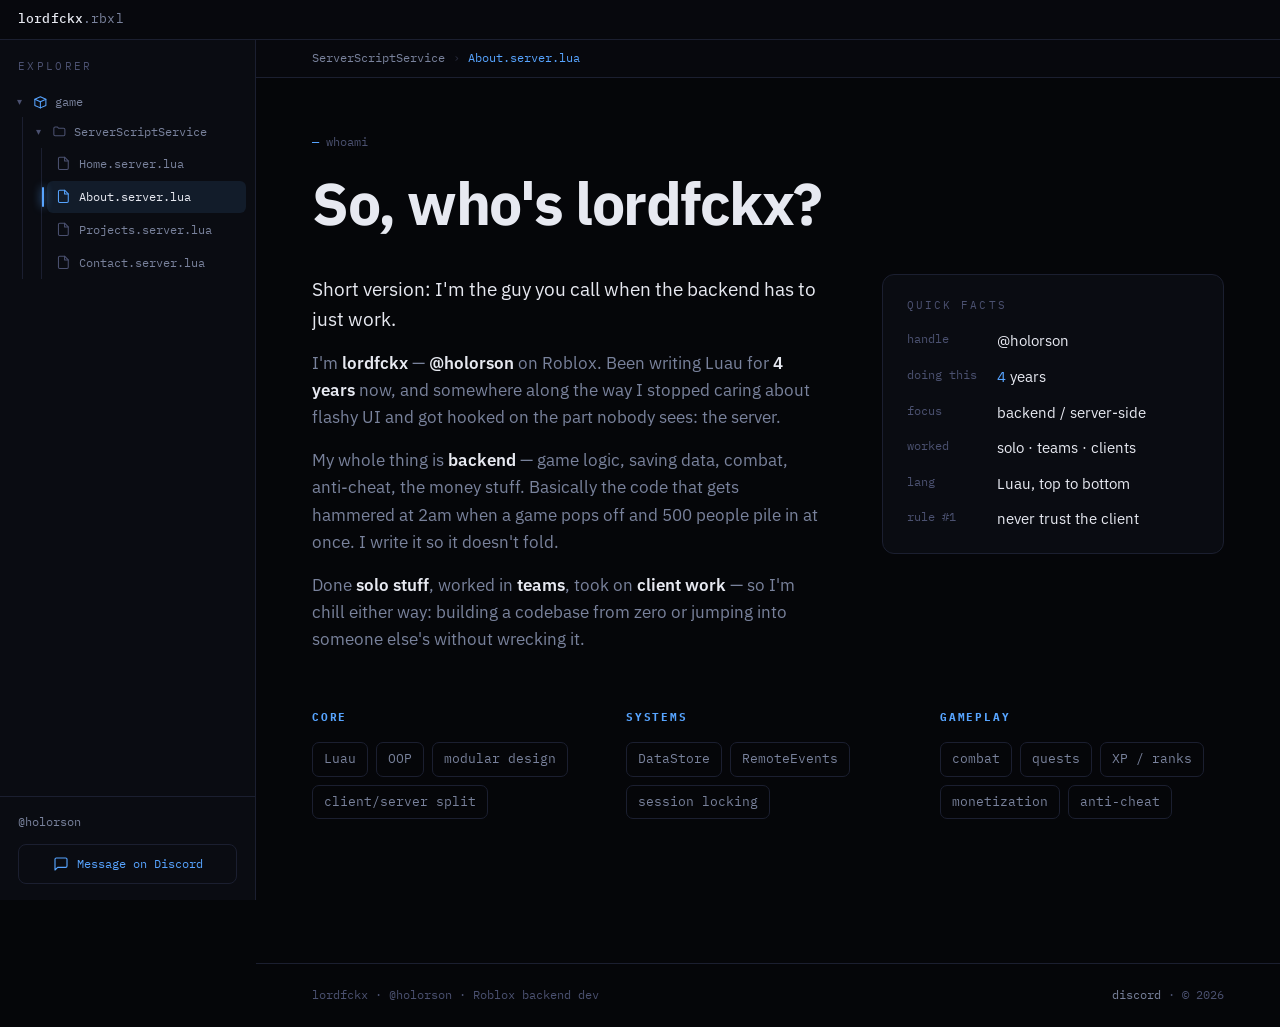
==== about/index.html @ b7048d01 "Clean URLs, OG tags, dead CSS removed, dynamic years, .gitignore, robots.txt" ====
<!DOCTYPE html>
<html lang="en">
<head>
  <meta charset="UTF-8">
  <meta name="viewport" content="width=device-width, initial-scale=1.0">
  <title>About — lordfckx</title>
  <meta name="description" content="lordfckx (@holorson) — full-cycle server-side scripting for Roblox.">
  <meta property="og:title" content="About lordfckx — Roblox backend dev">
  <meta property="og:description" content="Luau server-side dev. 4+ years building game logic, saves, anti-cheat, and economies that don't break.">
  <meta property="og:url" content="https://lordfckx.github.io/about/">
  <meta property="og:type" content="website">
  <link rel="icon" href="/favicon.svg" type="image/svg+xml">
  <link rel="preconnect" href="https://fonts.googleapis.com">
  <link rel="preconnect" href="https://fonts.gstatic.com" crossorigin>
  <link href="https://fonts.googleapis.com/css2?family=IBM+Plex+Sans:wght@400;500;600;700&family=IBM+Plex+Mono:wght@400;500;600&display=swap" rel="stylesheet">
  <link rel="stylesheet" href="/styles.css">
</head>
<body>

  <header class="titlebar">
    <button class="titlebar__menu" aria-label="Toggle Explorer">
      <svg class="ic" viewBox="0 0 24 24" style="width:1.1rem;height:1.1rem"><line x1="3" y1="6" x2="21" y2="6"/><line x1="3" y1="12" x2="21" y2="12"/><line x1="3" y1="18" x2="21" y2="18"/></svg>
      Explorer
    </button>
    <div class="titlebar__file"><b>lordfckx</b>.rbxl</div>
  </header>

  <div class="shell">
    <aside class="explorer" id="explorer">
      <div class="explorer__head">Explorer</div>
      <nav class="tree">
        <div class="tree__row tree__row--root"><span class="tw">▾</span>
          <svg class="ic" viewBox="0 0 24 24"><path d="M3 7l9-4 9 4-9 4-9-4z"/><path d="M3 7v10l9 4 9-4V7"/><path d="M12 11v10"/></svg> game</div>
        <div class="tree__group">
          <div class="tree__row"><span class="tw">▾</span>
            <svg class="ic" viewBox="0 0 24 24"><path d="M3 7a2 2 0 0 1 2-2h4l2 2h8a2 2 0 0 1 2 2v8a2 2 0 0 1-2 2H5a2 2 0 0 1-2-2z"/></svg> ServerScriptService</div>
          <div class="tree__group">
            <a class="tree__item" href="/">
              <svg class="ic" viewBox="0 0 24 24"><path d="M14 2H6a2 2 0 0 0-2 2v16a2 2 0 0 0 2 2h12a2 2 0 0 0 2-2V8z"/><path d="M14 2v6h6"/></svg> Home.server.lua</a>
            <a class="tree__item is-active" href="/about/">
              <svg class="ic" viewBox="0 0 24 24"><path d="M14 2H6a2 2 0 0 0-2 2v16a2 2 0 0 0 2 2h12a2 2 0 0 0 2-2V8z"/><path d="M14 2v6h6"/></svg> About.server.lua</a>
            <a class="tree__item" href="/projects/">
              <svg class="ic" viewBox="0 0 24 24"><path d="M14 2H6a2 2 0 0 0-2 2v16a2 2 0 0 0 2 2h12a2 2 0 0 0 2-2V8z"/><path d="M14 2v6h6"/></svg> Projects.server.lua</a>
            <a class="tree__item" href="/contact/">
              <svg class="ic" viewBox="0 0 24 24"><path d="M14 2H6a2 2 0 0 0-2 2v16a2 2 0 0 0 2 2h12a2 2 0 0 0 2-2V8z"/><path d="M14 2v6h6"/></svg> Contact.server.lua</a>
          </div>
        </div>
      </nav>
      <div class="explorer__foot">
        <div class="who">@holorson</div>
        <a class="msg" href="https://discord.com/users/856118993508106252" target="_blank" rel="noopener">
          <svg class="ic" viewBox="0 0 24 24" style="width:1rem;height:1rem"><path d="M21 15a2 2 0 0 1-2 2H7l-4 4V5a2 2 0 0 1 2-2h14a2 2 0 0 1 2 2z"/></svg>
          Message on Discord
        </a>
      </div>
    </aside>
    <div class="scrim" id="scrim"></div>

    <div class="stage">
      <div class="pathtab"><b>ServerScriptService</b> <span class="sep">›</span> <span class="cur">About.server.lua</span></div>

      <div class="stage__inner">
        <section class="block">
          <p class="kicker">whoami</p>
          <h1 class="title">So, who's lordfckx?</h1>

          <div class="about2">
            <div class="bio reveal">
              <p class="lead">Short version: I'm the guy you call when the backend has to just work.</p>
              <p>I'm <b>lordfckx</b> — <b>@holorson</b> on Roblox. Been writing Luau for <b><span data-years-from="2022">4</span> years</b> now, and somewhere along the way I stopped caring about flashy UI and got hooked on the part nobody sees: the server.</p>
              <p>My whole thing is <b>backend</b> — game logic, saving data, combat, anti-cheat, the money stuff. Basically the code that gets hammered at 2am when a game pops off and 500 people pile in at once. I write it so it doesn't fold.</p>
              <p>Done <b>solo stuff</b>, worked in <b>teams</b>, took on <b>client work</b> — so I'm chill either way: building a codebase from zero or jumping into someone else's without wrecking it.</p>
            </div>

            <aside class="facts reveal" data-delay="120">
              <p class="facts__t">quick facts</p>
              <dl>
                <dt>handle</dt><dd>@holorson</dd>
                <dt>doing this</dt><dd><span data-years-from="2022">4</span> years</dd>
                <dt>focus</dt><dd>backend / server-side</dd>
                <dt>worked</dt><dd>solo · teams · clients</dd>
                <dt>lang</dt><dd>Luau, top to bottom</dd>
                <dt>rule #1</dt><dd>never trust the client</dd>
              </dl>
            </aside>
          </div>

          <div class="skills2 reveal" data-delay="80">
            <div class="skillcol">
              <h4>core</h4>
              <div class="row">
                <span class="sk">Luau</span><span class="sk">OOP</span><span class="sk">modular design</span><span class="sk">client/server split</span>
              </div>
            </div>
            <div class="skillcol">
              <h4>systems</h4>
              <div class="row">
                <span class="sk">DataStore</span><span class="sk">RemoteEvents</span><span class="sk">session locking</span>
              </div>
            </div>
            <div class="skillcol">
              <h4>gameplay</h4>
              <div class="row">
                <span class="sk">combat</span><span class="sk">quests</span><span class="sk">XP / ranks</span><span class="sk">monetization</span><span class="sk">anti-cheat</span>
              </div>
            </div>
          </div>
        </section>
      </div>

      <footer class="foot">
        <span>lordfckx · @holorson · Roblox backend dev</span>
        <span><a href="https://discord.com/users/856118993508106252" target="_blank" rel="noopener">discord</a> · © <span data-year>2026</span></span>
      </footer>
    </div>
  </div>

  <script src="/app.js"></script>
</body>
</html>
---- styles.css ----
:root {
  --bg:        #050609;
  --panel:     #0a0c12;
  --panel-2:   #10131d;
  --raise:     #141826;
  --line:      #1b1f30;
  --line-soft: #13162170;
  --ink:       #e7e9f1;
  --ink-dim:   #79829c;
  --ink-faint: #4b5170;
  --blue:      #57a4ff;
  --blue-soft: rgba(87,164,255,0.10);
  --warn:      #f3c265;
  --ok:        #58cf7c;
  --err:       #ff6b6b;

  --sans: 'IBM Plex Sans', system-ui, sans-serif;
  --mono: 'IBM Plex Mono', ui-monospace, monospace;

  --bar: 40px;
  --rail: 256px;
  --ease: cubic-bezier(0.2, 0.7, 0.2, 1);
}

*, *::before, *::after { box-sizing: border-box; margin: 0; padding: 0; }
html { scroll-behavior: smooth; }

body {
  background: var(--bg);
  color: var(--ink);
  font-family: var(--sans);
  line-height: 1.6;
  -webkit-font-smoothing: antialiased;
  text-rendering: optimizeLegibility;
}

a { color: inherit; text-decoration: none; }
::selection { background: rgba(87,164,255,0.28); color: #fff; }
:focus-visible { outline: 2px solid var(--blue); outline-offset: 2px; border-radius: 4px; }

.ic { width: 1em; height: 1em; flex: none; stroke: currentColor; fill: none;
      stroke-width: 1.7; stroke-linecap: round; stroke-linejoin: round; }

.titlebar {
  position: sticky; top: 0; z-index: 60; height: var(--bar);
  display: flex; align-items: center; gap: 14px; padding: 0 18px;
  background: #07080d; border-bottom: 1px solid var(--line);
}
.titlebar__menu {
  display: none; align-items: center; gap: 8px; background: none; border: none;
  color: var(--ink-dim); font-family: var(--mono); font-size: 0.78rem; cursor: pointer; padding: 6px 0;
}
.titlebar__file {
  font-family: var(--mono); font-size: 0.8rem; color: var(--ink-dim); letter-spacing: 0.01em;
}
.titlebar__file b { color: var(--ink); font-weight: 500; }

.shell { display: grid; grid-template-columns: var(--rail) 1fr; }

.explorer {
  position: sticky; top: var(--bar); align-self: start; height: calc(100dvh - var(--bar));
  background: var(--panel); border-right: 1px solid var(--line);
  display: flex; flex-direction: column; overflow-y: auto;
}
.explorer__head {
  font-family: var(--mono); font-size: 0.66rem; letter-spacing: 0.22em; text-transform: uppercase;
  color: var(--ink-faint); padding: 18px 18px 12px;
}
.tree { padding: 0 9px; }
.tree__row {
  display: flex; align-items: center; gap: 7px; padding: 5px 8px;
  font-family: var(--mono); font-size: 0.78rem; color: var(--ink-dim);
}
.tree__row .tw { color: var(--ink-faint); font-size: 0.62rem; width: 9px; }
.tree__row .ic { color: var(--ink-faint); width: 0.92rem; height: 0.92rem; }
.tree__row--root .ic { color: var(--blue); }
.tree__group { margin-left: 13px; border-left: 1px solid var(--line); padding-left: 5px; }

.tree__item {
  position: relative; display: flex; align-items: center; gap: 8px; margin: 1px 0;
  padding: 6px 9px; border-radius: 6px; font-family: var(--mono); font-size: 0.78rem;
  color: var(--ink-dim); transition: background 0.16s var(--ease), color 0.16s var(--ease);
}
.tree__item .ic { width: 0.92rem; height: 0.92rem; color: var(--ink-faint); transition: color 0.16s; }
.tree__item:hover { background: var(--panel-2); color: var(--ink); }
.tree__item.is-active { background: var(--blue-soft); color: var(--ink); }
.tree__item.is-active .ic { color: var(--blue); }
.tree__item.is-active::before {
  content: ''; position: absolute; left: -5px; top: 6px; bottom: 6px; width: 2px;
  border-radius: 2px; background: var(--blue); box-shadow: 0 0 8px var(--blue);
}

.explorer__foot { margin-top: auto; padding: 16px 18px; border-top: 1px solid var(--line); }
.who { display: flex; align-items: center; gap: 8px; font-family: var(--mono);
  font-size: 0.74rem; color: var(--ink-dim); margin-bottom: 12px; }
.explorer__foot .msg {
  display: flex; align-items: center; justify-content: center; gap: 8px;
  font-family: var(--mono); font-size: 0.78rem; color: var(--blue);
  border: 1px solid var(--line); border-radius: 8px; padding: 9px;
  transition: border-color 0.16s, background 0.16s;
}
.explorer__foot .msg:hover { border-color: var(--blue); background: var(--blue-soft); }
.scrim { display: none; }

.stage { min-width: 0; }
.stage__inner { max-width: 1200px; padding: 0 56px 80px; }

.pathtab {
  position: sticky; top: var(--bar); z-index: 30; height: 38px;
  display: flex; align-items: center; gap: 8px; padding: 0 56px;
  background: #07080d; border-bottom: 1px solid var(--line);
  font-family: var(--mono); font-size: 0.74rem; color: var(--ink-faint);
}
.pathtab b { color: var(--ink-dim); font-weight: 400; }
.pathtab .cur { color: var(--blue); }
.pathtab .sep { opacity: 0.45; }

.block { padding-top: 54px; }
.kicker { font-family: var(--mono); font-size: 0.78rem; color: var(--ink-faint); margin-bottom: 20px; }
.kicker::before { content: '— '; color: var(--blue); }

h1.title { font-family: var(--sans); font-weight: 700; letter-spacing: -0.025em;
  font-size: clamp(2.3rem, 5.6vw, 3.7rem); line-height: 1.04; }
.console {
  position: relative; background: var(--panel); border: 1px solid var(--line);
  border-radius: 12px; overflow: hidden;
  box-shadow: 0 30px 80px rgba(0,0,0,0.6), inset 0 1px 0 rgba(255,255,255,0.02);
}
.console::after {
  content: ''; position: absolute; left: 0; right: 0; top: 0; height: 1px;
  background: linear-gradient(90deg, transparent, rgba(87,164,255,0.5), transparent);
}
.console__bar {
  display: flex; align-items: center; gap: 12px; padding: 11px 16px;
  border-bottom: 1px solid var(--line); background: #080a10;
}
.console__bar .name { font-family: var(--mono); font-size: 0.78rem; color: var(--ink); }

.console__body { padding: 16px 18px; font-family: var(--mono); font-size: 0.8rem; line-height: 1.5; }
.log {
  display: grid; grid-template-columns: auto 46px auto 1fr; gap: 12px; align-items: baseline;
  padding: 3px 0; white-space: nowrap;
}
.log .t { color: var(--ink-faint); }
.log .lv { font-size: 0.66rem; text-transform: uppercase; letter-spacing: 0.05em; color: var(--ink-faint); }
.log .lv-warn { color: var(--warn); }
.log .lv-ok { color: var(--ok); }
.log .src { color: var(--blue); }
.log .msg { color: var(--ink-dim); white-space: normal; }
.log .msg b { color: var(--ink); font-weight: 500; }
.log--warn .msg { color: var(--warn); }
.log--ok .msg { color: var(--ok); }

.console__body .log { opacity: 0; transform: translateY(4px); animation: print 0.34s var(--ease) forwards; }
.console__body .log:nth-child(1) { animation-delay: 0.12s; }
.console__body .log:nth-child(2) { animation-delay: 0.36s; }
.console__body .log:nth-child(3) { animation-delay: 0.60s; }
.console__body .log:nth-child(4) { animation-delay: 0.84s; }
.console__body .log:nth-child(5) { animation-delay: 1.08s; }
.console__body .log:nth-child(6) { animation-delay: 1.32s; }
@keyframes print { to { opacity: 1; transform: none; } }

.console__cmd { display: flex; align-items: center; gap: 9px; padding: 6px 18px 16px;
  font-family: var(--mono); font-size: 0.8rem; color: var(--ink-dim); }
.console__cmd .pr { color: var(--ok); }
.caret { width: 7px; height: 1.05em; background: var(--blue); display: inline-block;
  animation: blink 1.05s steps(1) infinite; }
@keyframes blink { 50% { opacity: 0; } }

.statement { margin-top: 38px; }
.statement h1 { margin-bottom: 18px; }
.statement h1 em { font-style: normal; color: var(--blue); }
.statement p { font-size: 1.08rem; color: var(--ink-dim); max-width: 54ch; margin-bottom: 22px; }
.spec { font-family: var(--mono); font-size: 0.78rem; color: var(--ink-faint); margin-bottom: 28px; }
.spec b { color: var(--ink-dim); font-weight: 400; }
.spec .d { color: var(--blue); margin: 0 8px; }
.cta { display: flex; gap: 12px; flex-wrap: wrap; }

.btn {
  display: inline-flex; align-items: center; gap: 9px; cursor: pointer;
  font-family: var(--mono); font-weight: 500; font-size: 0.82rem;
  padding: 10px 17px; border-radius: 9px; border: 1px solid var(--line);
  color: var(--ink); background: transparent; transition: all 0.16s var(--ease);
}
.btn .ic { width: 1.05em; height: 1.05em; }
.btn--primary { background: var(--blue); border-color: var(--blue); color: #04070f; font-weight: 600; }
.btn--primary:hover { background: #74b4ff; box-shadow: 0 10px 28px rgba(87,164,255,0.32); transform: translateY(-2px); }
.btn--ghost:hover { border-color: var(--blue); color: var(--blue); }
.btn--sm { padding: 7px 13px; font-size: 0.76rem; }

.stack { margin-top: 60px; }
.stack__grid { display: flex; flex-wrap: wrap; gap: 9px; margin-top: 16px; }
.chip {
  display: inline-flex; align-items: center; gap: 7px;
  font-family: var(--mono); font-size: 0.78rem; color: var(--ink-dim);
  border: 1px solid var(--line); border-radius: 7px; padding: 7px 12px;
  transition: border-color 0.16s, color 0.16s, transform 0.16s var(--ease);
}
.chip .ic { width: 0.9em; height: 0.9em; color: var(--blue); }
.chip:hover { color: var(--ink); border-color: var(--blue); transform: translateY(-2px); }

.about2 { display: grid; grid-template-columns: 1.5fr 1fr; gap: 56px; align-items: start; margin-top: 40px; }
.bio p { color: var(--ink-dim); font-size: 1.06rem; }
.bio p + p { margin-top: 16px; }
.bio b { color: var(--ink); font-weight: 600; }
.bio .lead { color: var(--ink); font-size: 1.18rem; }

.facts { background: var(--panel); border: 1px solid var(--line); border-radius: 12px; padding: 22px 24px; }
.facts__t { font-family: var(--mono); font-size: 0.66rem; letter-spacing: 0.2em; text-transform: uppercase;
  color: var(--ink-faint); margin-bottom: 16px; }
.facts dl { display: grid; grid-template-columns: auto 1fr; gap: 12px 20px; }
.facts dt { font-family: var(--mono); font-size: 0.76rem; color: var(--ink-faint); }
.facts dd { color: var(--ink); font-size: 0.92rem; }
.facts dd span { color: var(--blue); }

.skills2 { margin-top: 56px; display: grid; grid-template-columns: repeat(3, 1fr); gap: 30px; }
.skillcol h4 { font-family: var(--mono); font-size: 0.7rem; letter-spacing: 0.16em; text-transform: uppercase;
  color: var(--blue); margin-bottom: 15px; }
.skillcol .row { display: flex; flex-wrap: wrap; gap: 8px; }
.sk { font-family: var(--mono); font-size: 0.8rem; color: var(--ink-dim);
  border: 1px solid var(--line); border-radius: 7px; padding: 6px 11px;
  transition: border-color 0.16s, color 0.16s, transform 0.16s var(--ease); }
.sk:hover { color: var(--ink); border-color: var(--blue); transform: translateY(-2px); }

.modules { list-style: none; border: 1px solid var(--line); border-radius: 12px; overflow: hidden; }
.mod {
  position: relative; display: grid; grid-template-columns: 1fr auto; gap: 16px 20px;
  padding: 20px 22px; border-bottom: 1px solid var(--line); transition: background 0.16s;
}
.mod:last-child { border-bottom: none; }
.mod:hover { background: var(--panel); }
.mod::before {
  content: ''; position: absolute; left: 0; top: 0; bottom: 0; width: 2px; background: var(--blue);
  transform: scaleY(0); transform-origin: top; transition: transform 0.2s var(--ease);
}
.mod:hover::before { transform: scaleY(1); }
.mod__head { display: flex; align-items: flex-start; gap: 13px; min-width: 0; }
.mod__icon { display: grid; place-items: center; width: 34px; height: 34px; flex: none;
  border-radius: 8px; background: var(--raise); border: 1px solid var(--line); color: var(--blue); }
.mod__icon .ic { width: 1.05rem; height: 1.05rem; }
.mod__name { font-size: 1.12rem; font-weight: 600; letter-spacing: -0.01em; }
.mod__sig { font-family: var(--mono); font-size: 0.74rem; color: var(--ink-faint); margin-top: 3px; }
.mod__sig .ret { color: var(--blue); }
.mod__desc { color: var(--ink-dim); font-size: 0.92rem; margin-top: 9px; max-width: 60ch; }
.mod__desc code { font-family: var(--mono); font-size: 0.84em; color: var(--blue);
  background: var(--blue-soft); padding: 1px 5px; border-radius: 4px; }
.mod__side { display: flex; flex-direction: column; align-items: flex-end; gap: 10px; }
.mod__tags { display: flex; gap: 7px; font-family: var(--mono); font-size: 0.76rem; color: var(--ink-faint); }
.pill { font-family: var(--mono); font-size: 0.7rem; padding: 3px 9px; border-radius: 999px;
  border: 1px solid var(--line); color: var(--ink-dim); }
.pill--ok { color: var(--ok); border-color: rgba(88,207,124,0.3); background: rgba(88,207,124,0.07); }
.mod__peek { grid-column: 1 / -1; margin-top: 4px; background: #07080e; border: 1px solid var(--line);
  border-radius: 8px; padding: 14px 16px; overflow-x: auto;
  font-family: var(--mono); font-size: 0.76rem; line-height: 1.8; }
.mod__peek code { color: #c8cce0; white-space: pre; }

/* lua tints */
.k { color: #ff7eb6; } .f { color: var(--blue); } .s { color: #8ce99a; }
.n { color: var(--warn); } .c { color: var(--ink-faint); font-style: italic; } .g { color: #c8a6ff; }

.contact { max-width: 680px; }
.cmdbar { margin-top: 30px; background: var(--panel); border: 1px solid var(--line);
  border-radius: 12px; overflow: hidden; }
.cmdbar__label { font-family: var(--mono); font-size: 0.66rem; letter-spacing: 0.16em;
  text-transform: uppercase; color: var(--ink-faint); padding: 13px 16px 0; }
.cmdbar__line { display: flex; align-items: center; gap: 11px; padding: 13px 16px;
  font-family: var(--mono); font-size: 0.85rem; }
.cmdbar__line .pr { color: var(--ok); }
.cmdbar__line .code { color: var(--ink); overflow-x: auto; white-space: nowrap; }
.cmdbar__line .code .f { color: var(--blue); } .cmdbar__line .code .s { color: #8ce99a; }
.cmdbar__line .run { margin-left: auto; flex: none; }

.contact__row { display: flex; gap: 12px; flex-wrap: wrap; margin-top: 22px; align-items: center; }
.idcopy { display: inline-flex; align-items: center; gap: 9px; cursor: pointer;
  font-family: var(--mono); font-size: 0.82rem; color: var(--ink-dim);
  border: 1px solid var(--line); border-radius: 9px; padding: 9px 14px; background: transparent;
  transition: border-color 0.16s; }
.idcopy:hover { border-color: var(--blue); }
.idcopy .lbl { color: var(--ink-faint); }
.idcopy.copied .lbl { color: var(--ok); }
.contact__note { font-family: var(--mono); font-size: 0.78rem; color: var(--ink-faint); margin-top: 22px; }
.contact__note::before { content: '— '; color: var(--blue); }

.foot { margin-top: 64px; border-top: 1px solid var(--line); padding: 22px 56px;
  display: flex; justify-content: space-between; gap: 14px; flex-wrap: wrap;
  font-family: var(--mono); font-size: 0.74rem; color: var(--ink-faint); }
.foot a { color: var(--ink-dim); }
.foot a:hover { color: var(--blue); }

.reveal { opacity: 0; transform: translateY(16px); transition: opacity 0.6s var(--ease), transform 0.6s var(--ease); }
.reveal.in { opacity: 1; transform: none; }

@media (max-width: 980px) {
  .about2 { grid-template-columns: 1fr; gap: 30px; }
  .skills2 { grid-template-columns: 1fr; gap: 22px; }
}
@media (max-width: 880px) {
  .stage__inner, .pathtab, .foot { padding-left: 26px; padding-right: 26px; }
}
@media (max-width: 760px) {
  :root { --rail: 0px; }
  .titlebar__menu { display: flex; }
  .shell { grid-template-columns: 1fr; }
  .explorer { position: fixed; top: var(--bar); left: 0; width: 286px; z-index: 55;
    transform: translateX(-100%); transition: transform 0.24s var(--ease);
    box-shadow: 0 24px 70px rgba(0,0,0,0.7); }
  .explorer.open { transform: none; }
  .scrim { display: block; position: fixed; inset: var(--bar) 0 0 0; z-index: 50;
    background: rgba(0,0,0,0.55); opacity: 0; pointer-events: none; transition: opacity 0.24s; }
  .scrim.show { opacity: 1; pointer-events: auto; }
  .mod { grid-template-columns: 1fr; }
  .mod__side { flex-direction: row; align-items: center; flex-wrap: wrap; }
  .log { grid-template-columns: auto auto 1fr; }
  .log .src { display: none; }
}
@media (max-width: 480px) {
  .stage__inner, .pathtab { padding-left: 18px; padding-right: 18px; }
  .cta { flex-direction: column; }
  .cta .btn { width: 100%; justify-content: center; }
  .log .t { display: none; }
}

@media (prefers-reduced-motion: reduce) {
  *, *::before, *::after { animation: none !important; transition: none !important; }
  .reveal { opacity: 1; transform: none; }
  .console__body .log { opacity: 1; transform: none; }
}
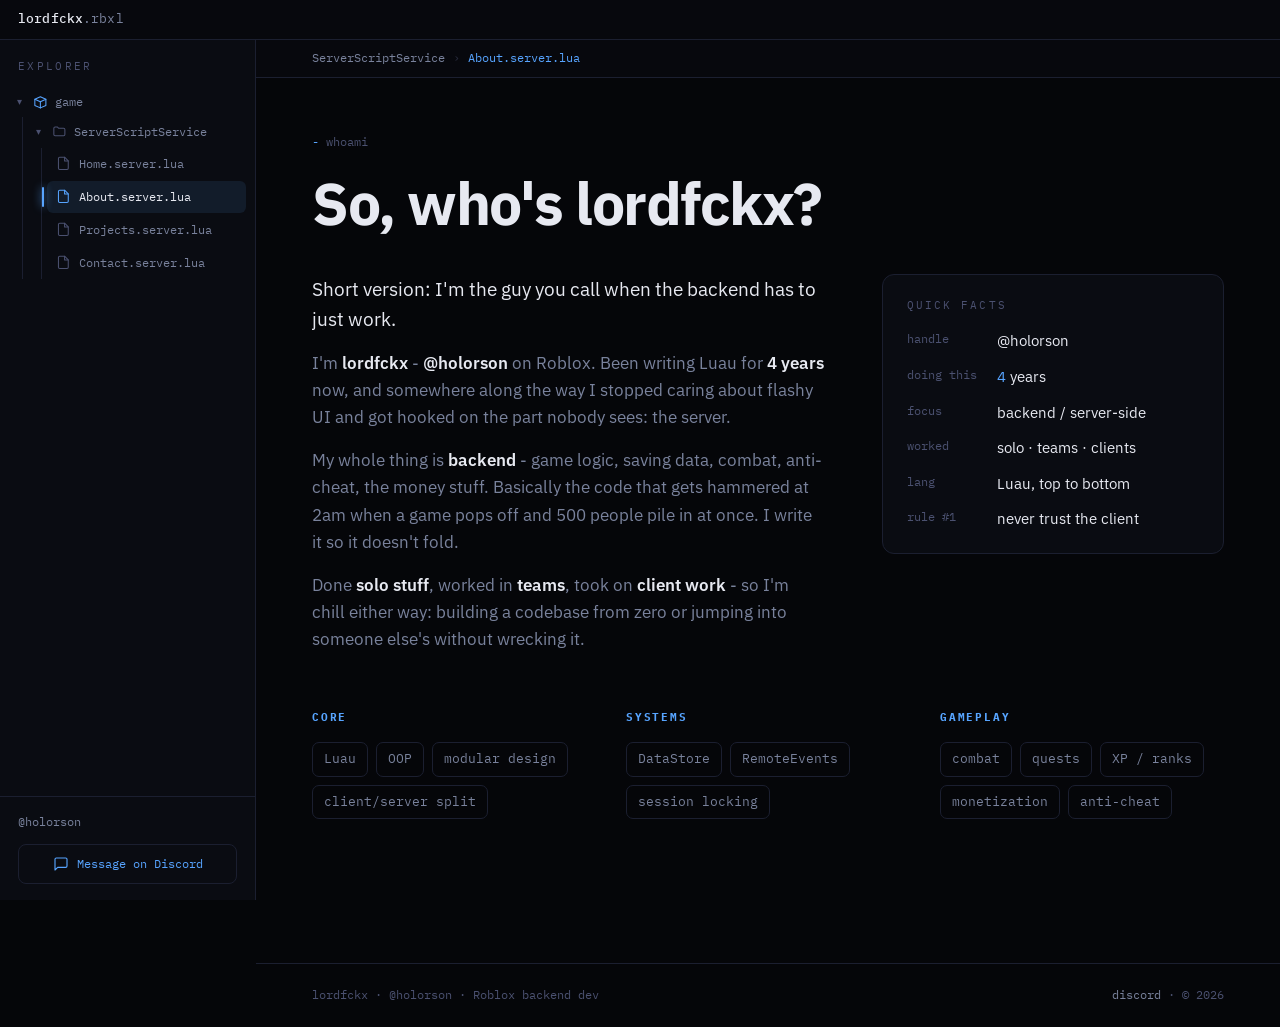
==== commit c5b54250: "Refine meta tags, titles, og descriptions" ====
--- a/about/index.html
+++ b/about/index.html
@@ -3,10 +3,10 @@
 <head>
   <meta charset="UTF-8">
   <meta name="viewport" content="width=device-width, initial-scale=1.0">
-  <title>About — lordfckx</title>
-  <meta name="description" content="lordfckx (@holorson) — full-cycle server-side scripting for Roblox.">
-  <meta property="og:title" content="About lordfckx — Roblox backend dev">
-  <meta property="og:description" content="Luau server-side dev. 4+ years building game logic, saves, anti-cheat, and economies that don't break.">
+  <title>About - lordfckx</title>
+  <meta name="description" content="lordfckx (@holorson) - full-cycle server-side scripting for Roblox.">
+  <meta property="og:title" content="About - lordfckx">
+  <meta property="og:description" content="Who I am, what I do, and why the server is my front end.">
   <meta property="og:url" content="https://lordfckx.github.io/about/">
   <meta property="og:type" content="website">
   <link rel="icon" href="/favicon.svg" type="image/svg+xml">
@@ -67,9 +67,9 @@
           <div class="about2">
             <div class="bio reveal">
               <p class="lead">Short version: I'm the guy you call when the backend has to just work.</p>
-              <p>I'm <b>lordfckx</b> — <b>@holorson</b> on Roblox. Been writing Luau for <b><span data-years-from="2022">4</span> years</b> now, and somewhere along the way I stopped caring about flashy UI and got hooked on the part nobody sees: the server.</p>
-              <p>My whole thing is <b>backend</b> — game logic, saving data, combat, anti-cheat, the money stuff. Basically the code that gets hammered at 2am when a game pops off and 500 people pile in at once. I write it so it doesn't fold.</p>
-              <p>Done <b>solo stuff</b>, worked in <b>teams</b>, took on <b>client work</b> — so I'm chill either way: building a codebase from zero or jumping into someone else's without wrecking it.</p>
+              <p>I'm <b>lordfckx</b> - <b>@holorson</b> on Roblox. Been writing Luau for <b><span data-years-from="2022">4</span> years</b> now, and somewhere along the way I stopped caring about flashy UI and got hooked on the part nobody sees: the server.</p>
+              <p>My whole thing is <b>backend</b> - game logic, saving data, combat, anti-cheat, the money stuff. Basically the code that gets hammered at 2am when a game pops off and 500 people pile in at once. I write it so it doesn't fold.</p>
+              <p>Done <b>solo stuff</b>, worked in <b>teams</b>, took on <b>client work</b> - so I'm chill either way: building a codebase from zero or jumping into someone else's without wrecking it.</p>
             </div>
 
             <aside class="facts reveal" data-delay="120">
--- a/styles.css
+++ b/styles.css
@@ -117,7 +117,7 @@
 
 .block { padding-top: 54px; }
 .kicker { font-family: var(--mono); font-size: 0.78rem; color: var(--ink-faint); margin-bottom: 20px; }
-.kicker::before { content: '— '; color: var(--blue); }
+.kicker::before { content: '- '; color: var(--blue); }
 
 h1.title { font-family: var(--sans); font-weight: 700; letter-spacing: -0.025em;
   font-size: clamp(2.3rem, 5.6vw, 3.7rem); line-height: 1.04; }
@@ -279,7 +279,7 @@
 .idcopy .lbl { color: var(--ink-faint); }
 .idcopy.copied .lbl { color: var(--ok); }
 .contact__note { font-family: var(--mono); font-size: 0.78rem; color: var(--ink-faint); margin-top: 22px; }
-.contact__note::before { content: '— '; color: var(--blue); }
+.contact__note::before { content: '- '; color: var(--blue); }
 
 .foot { margin-top: 64px; border-top: 1px solid var(--line); padding: 22px 56px;
   display: flex; justify-content: space-between; gap: 14px; flex-wrap: wrap;
